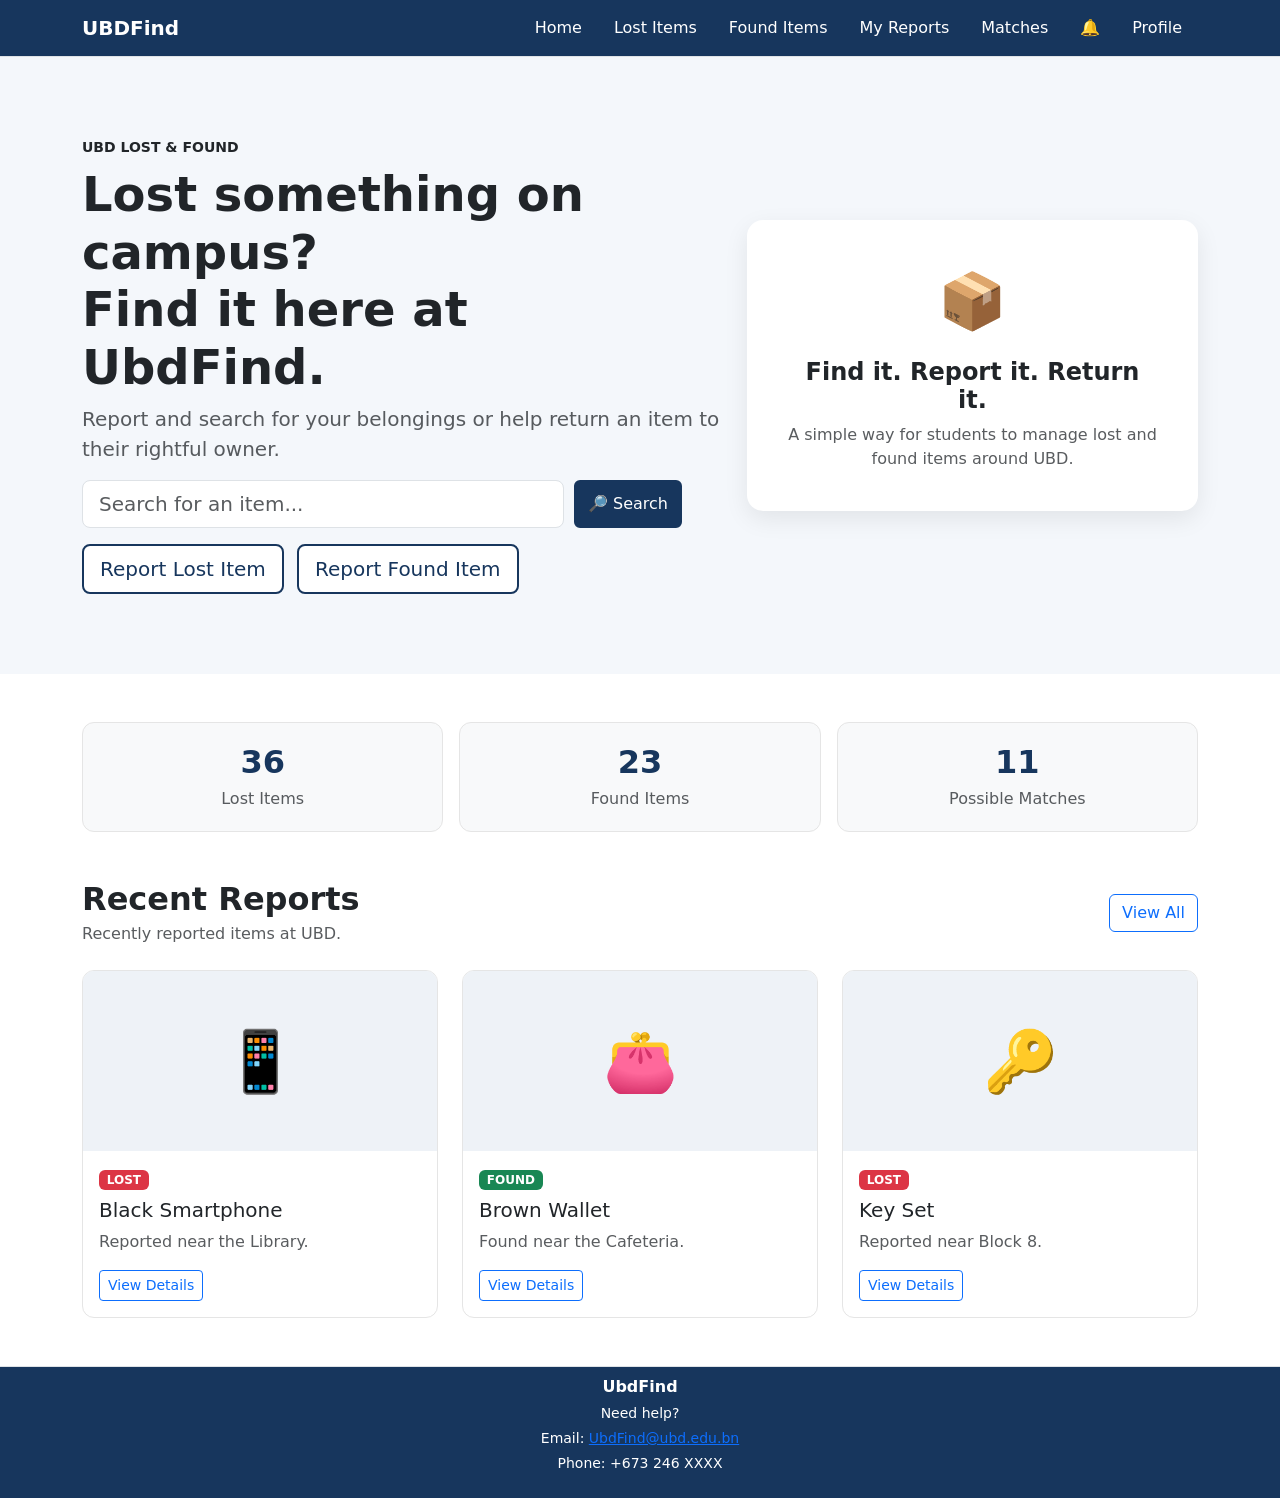
==== UBFounD/index.html @ f0db39fb "Add html files and PHP Code All the Html and php files added" ====
<!DOCTYPE html>
<!-- Tells the browser that this is an HTML5 document -->

<html lang="en">
<!-- The entire webpage starts here -->

<head>
    <!-- The head contains information about the webpage -->

    <meta charset="UTF-8">
    <!-- Allows normal English characters and symbols to display correctly -->

    <meta name="viewport" content="width=device-width, initial-scale=1.0">
    <!-- Makes the website responsive on phones, tablets and laptops -->

    <title>UbdFind - Lost & Found</title>
    <!-- Text shown in the browser tab -->

    <!-- Bootstrap CSS
         Bootstrap gives us ready-made buttons, cards, navbar, forms, etc. -->
    <link
        href="https://cdn.jsdelivr.net/npm/bootstrap@5.3.3/dist/css/bootstrap.min.css"
        rel="stylesheet"
    >

    <!-- Our own CSS file -->
    <link rel="stylesheet" href="css/style.css">

</head>

<body>
    <!-- Everything visible on the webpage goes inside the body -->


    <!-- ==================== NAVIGATION BAR ==================== -->

    <nav class="navbar navbar-expand-lg border-bottom">
        <!-- Bootstrap navigation bar -->

        <div class="container">
            <!-- Keeps the content from becoming too wide -->

            <a class="navbar-brand fw-bold" href="index.html">
                UBDFind
            </a>
            <!-- Website name/logo -->

            <button
                class="navbar-toggler"
                type="button"
                data-bs-toggle="collapse"
                data-bs-target="#mainNavbar"
            >
                <!-- Button appears on smaller screens -->

                <span class="navbar-toggler-icon"></span>
                <!-- Bootstrap menu icon -->

            </button>

            <div class="collapse navbar-collapse" id="mainNavbar">
                <!-- Contains the navigation links -->

                <ul class="navbar-nav ms-auto">
                    <!-- ms-auto pushes the links to the right -->

                    <li class="nav-item">
                        <a class="nav-link active" href="index.html">
                            Home
                        </a>
                    </li>

                    <li class="nav-item">
                        <a class="nav-link" href="lost-items.html">
                            Lost Items
                        </a>
                    </li>

                    <li class="nav-item">
                        <a class="nav-link" href="found-items.html">
                            Found Items
                        </a>
                    </li>

                    <li class="nav-item">
                        <a class="nav-link" href="my-reports.html">
                            My Reports
                        </a>
                    </li>

                    <li class="nav-item">
                        <a class="nav-link" href="matches.html">
                            Matches
                        </a>
                    </li>

                    <li class="nav-item">
                        <a class="nav-link" href="notifications.html">
                            🔔
        
                        </a>
                    </li>

                    <li class="nav-item">
                        <a class="nav-link" href="profile.html">
                            Profile
                        </a>
                    </li>

                </ul>

            </div>
        </div>
    </nav>


    <!-- ==================== HERO SECTION ==================== -->

    <section class="hero-section">
        <!-- Main introduction area -->

        <div class="container">
            <!-- Bootstrap container keeps the content centered -->

            <div class="row align-items-center">
                <!-- Bootstrap row creates two columns -->

                <div class="col-lg-7">
                    <!-- Left side of the hero section -->

                    <p class="text-uppercase small fw-bold mb-2">
                        UBD Lost & Found
                    </p>

                    <h1 class="display-5 fw-bold">
                        Lost something on campus?
                        <br>
                        Find it here at UbdFind.
                    </h1>
                    

                    <p class="lead text-muted">
                        Report and search for your belongings or help return an item to their rightful owner.
                    </p>
                    
                    <div class="search-box mb-3">
                        <input type="text" class="form-control form-control-lg"
                            placeholder="Search for an item...">
                        <button class="btn search-button">
                            🔎 Search
                        </button>
                    </div>

                    <!-- Main action buttons -->

                    <a href="report-lost.html" class="btn btn-lg action-button me-2">
                       Report Lost Item
                    </a>

                    <a href="report-found.html" class="btn btn-lg action-button">
                        Report Found Item
                    </a>

                </div>


                <div class="col-lg-5 mt-4 mt-lg-0">
                    <!-- Right side of the hero section -->

                    <div class="hero-card">
                        <!-- Simple visual card -->

                        <div class="hero-icon">
                            📦
                        </div>

                        <h4 class="fw-bold">
                            Find it. Report it. Return it.
                        </h4>

                        <p class="text-muted mb-0">
                            A simple way for students to manage
                            lost and found items around UBD.
                        </p>

                    </div>

                </div>

            </div>

        </div>

    </section>


    <!-- ==================== STATISTICS ==================== -->

    <section class="py-5">
        <!-- py-5 adds vertical spacing -->

        <div class="container">

            <div class="row g-3">

                <!-- Lost items statistic -->

                <div class="col-md-4">
                    <div class="stat-card">

                        <h2>36</h2>

                        <p class="mb-0 text-muted">
                            Lost Items
                        </p>

                    </div>
                </div>


                <!-- Found items statistic -->

                <div class="col-md-4">
                    <div class="stat-card">

                        <h2>23</h2>

                        <p class="mb-0 text-muted">
                            Found Items
                        </p>

                    </div>
                </div>


                <!-- Matches statistic -->

                <div class="col-md-4">
                    <div class="stat-card">

                        <h2>11</h2>

                        <p class="mb-0 text-muted">
                            Possible Matches
                        </p>

                    </div>
                </div>

            </div>

        </div>

    </section>


    <!-- ==================== RECENT REPORTS ==================== -->

    <section class="pb-5">

        <div class="container">

            <div class="d-flex justify-content-between align-items-center mb-4">
                <!-- Places the title and button on opposite sides -->

                <div>

                    <h2 class="fw-bold mb-1">
                        Recent Reports
                    </h2>

                    <p class="text-muted mb-0">
                        Recently reported items at UBD.
                    </p>

                </div>

                <a href="lost-items.html" class="btn btn-outline-primary">
                    View All
                </a>

            </div>


            <div class="row g-4">

                <!-- ITEM 1 -->

                <div class="col-md-4">

                    <div class="card item-card h-100">

                        <!-- Placeholder image -->
                        <div class="item-image">
                            📱
                        </div>

                        <div class="card-body">

                            <span class="badge text-bg-danger mb-2">
                                LOST
                            </span>

                            <h5 class="card-title">
                                Black Smartphone
                            </h5>

                            <p class="card-text text-muted">
                                Reported near the Library.
                            </p>

                            <a href="lost-items.html" class="btn btn-sm btn-outline-primary">
                                View Details
                            </a>

                        </div>

                    </div>

                </div>


                <!-- ITEM 2 -->

                <div class="col-md-4">

                    <div class="card item-card h-100">

                        <div class="item-image">
                            👛
                        </div>

                        <div class="card-body">

                            <span class="badge text-bg-success mb-2">
                                FOUND
                            </span>

                            <h5 class="card-title">
                                Brown Wallet
                            </h5>

                            <p class="card-text text-muted">
                                Found near the Cafeteria.
                            </p>

                            <a href="found-items.html" class="btn btn-sm btn-outline-primary">
                                View Details
                            </a>

                        </div>

                    </div>

                </div>


                <!-- ITEM 3 -->

                <div class="col-md-4">

                    <div class="card item-card h-100">

                        <div class="item-image">
                            🔑
                        </div>

                        <div class="card-body">

                            <span class="badge text-bg-danger mb-2">
                                LOST
                            </span>

                            <h5 class="card-title">
                                Key Set
                            </h5>

                            <p class="card-text text-muted">
                                Reported near Block 8.
                            </p>

                            <a href="lost-items.html" class="btn btn-sm btn-outline-primary">
                                View Details
                            </a>

                        </div>

                    </div>

                </div>

            </div>

        </div>

    </section>


    <!-- ==================== FOOTER ==================== -->

    <footer class="border-top py-2">

        <div class="container text-center">

            <p class="mb-1 fw-semibold">
                UbdFind
            </p>

            <!-- Contact information -->
            <p class="small mb-1">
                Need help?
            </p>

            <p class="small mb-1">
                Email:
                <a href="mailto:UbdFind@ubd.edu.bn">
                    UbdFind@ubd.edu.bn
                </a>
            </p>

            <p class="small mb-3">
                Phone: +673 246 XXXX
            </p>

        </div>

    </footer>


    <!-- Bootstrap JavaScript -->
    <!-- This allows the mobile navigation menu to open -->

    <script
        src="https://cdn.jsdelivr.net/npm/bootstrap@5.3.3/dist/js/bootstrap.bundle.min.js">
    </script>

</body>

</html>
---- UBFounD/css/style.css ----
css
/* ================================
   GENERAL PAGE STYLING
   ================================ */

/* Change the default page font */
body {
    font-family: Arial, sans-serif;
    background-color: #ffffff;
    color: #212529;
}


/* ================================
   NAVIGATION BAR
   ================================ */

/* Change the colour of the website name */
.navbar {
    background-color: #17365d !important;
}

.navbar-brand,
.navbar .nav-link {
    color: white !important;
}

/*Make it more spacious*/
.navbar .nav-link {
    margin-left: 8px;
    margin-right: 8px;
}

.navbar .nav-link:hover {
    color: #dbe7f5 !important;
}

.navbar .nav-link:hover {
    color: #dbe7f5 !important;
}


/* ================================
   HERO SECTION
   ================================ */

/* Main introduction area */
.hero-section {
    background-color: #f4f7fb;
    padding: 80px 0;
}


/* Small visual card on the right */
.hero-card {
    background-color: white;
    padding: 40px;
    border-radius: 16px;
    text-align: center;
    box-shadow: 0 8px 25px rgba(0, 0, 0, 0.08);
}


/* Large search icon */
.hero-icon {
    font-size: 55px;
    margin-bottom: 15px;
}


/* ================================
   STATISTICS
   ================================ */

/* Small dashboard-style cards */
.stat-card {
    background-color: #f8f9fa;
    padding: 20px;
    border-radius: 12px;
    text-align: center;
    border: 1px solid #e5e5e5;
}

.stat-card h2 {
    color: #17365d;
    font-weight: bold;
    margin-bottom: 5px;
}


/* ================================
   ITEM CARDS
   ================================ */

/* Makes item cards look slightly raised */
.item-card {
    border: 1px solid #e5e5e5;
    border-radius: 12px;
    overflow: hidden;
    transition: 0.2s;
}


/* Simple placeholder for item images */
.item-image {
    height: 180px;
    background-color: #eef2f7;
    display: flex;
    align-items: center;
    justify-content: center;
    font-size: 60px;
    transition: 0.2s;
}


/* Add a small effect when the mouse is over an item */
.item-card:hover {
    transform: translateY(-5px);
    box-shadow: 0 8px 20px rgba(0, 0, 0, 0.08);
}

.item-card:hover .item-image {
    background-color: #e2eaf4;
}


/* ================================
   BUTTONS
   ================================ */

/* Use our main blue colour */
.action-button {
    background-color: white;
    color: #17365d;
    border: 2px solid #17365d;
    transition: 0.2s;
}

.action-button:hover {
    background-color: #17365d;
    color: white;
    border-color: #17365d;
}

.search-box {
    display: flex;
    gap: 10px;
    max-width: 600px;
}

.search-box input {
    flex: 1;
}

.search-button {
    background-color: #17365d;
    color: white;
    border: 2px solid #17365d;
}

.search-button:hover {
    background-color: #0f2947;
    color: white;
}

/* Notification bell */
.notification-bell {
    position: relative;
    font-size: 20px;
}

.item-image {
    height: 180px;
    background-color: #eef2f7;
    display: flex;
    align-items: center;
    justify-content: center;
    font-size: 60px;
    transition: 0.2s;
}

.item-image img {
    width: 100%;
    height: 100%;
    object-fit: cover;
    display: block;
}


/* ================================
   FOOTER
   ================================ */

/* Footer background */
footer {
    background-color: #17365d;
    color: white;
}







/* ==================== LOGIN PAGE ==================== */

/* Login section */
.login-section {
    background-color: #f4f7fb;
    min-height: 75vh;
    padding: 70px 0;
}

/* Login card */
.login-card {
    background-color: white;
    padding: 40px;
    border-radius: 16px;
    box-shadow: 0 8px 25px rgba(0, 0, 0, 0.08);
}

/* Lock icon */
/*.login-icon {
    font-size: 45px;
    margin-bottom: 15px;
}

/* Register link */
.register-link {
    color: #17365d;
    font-weight: bold;
    text-decoration: none;
}

/* Register link hover */
.register-link:hover {
    text-decoration: underline;
}
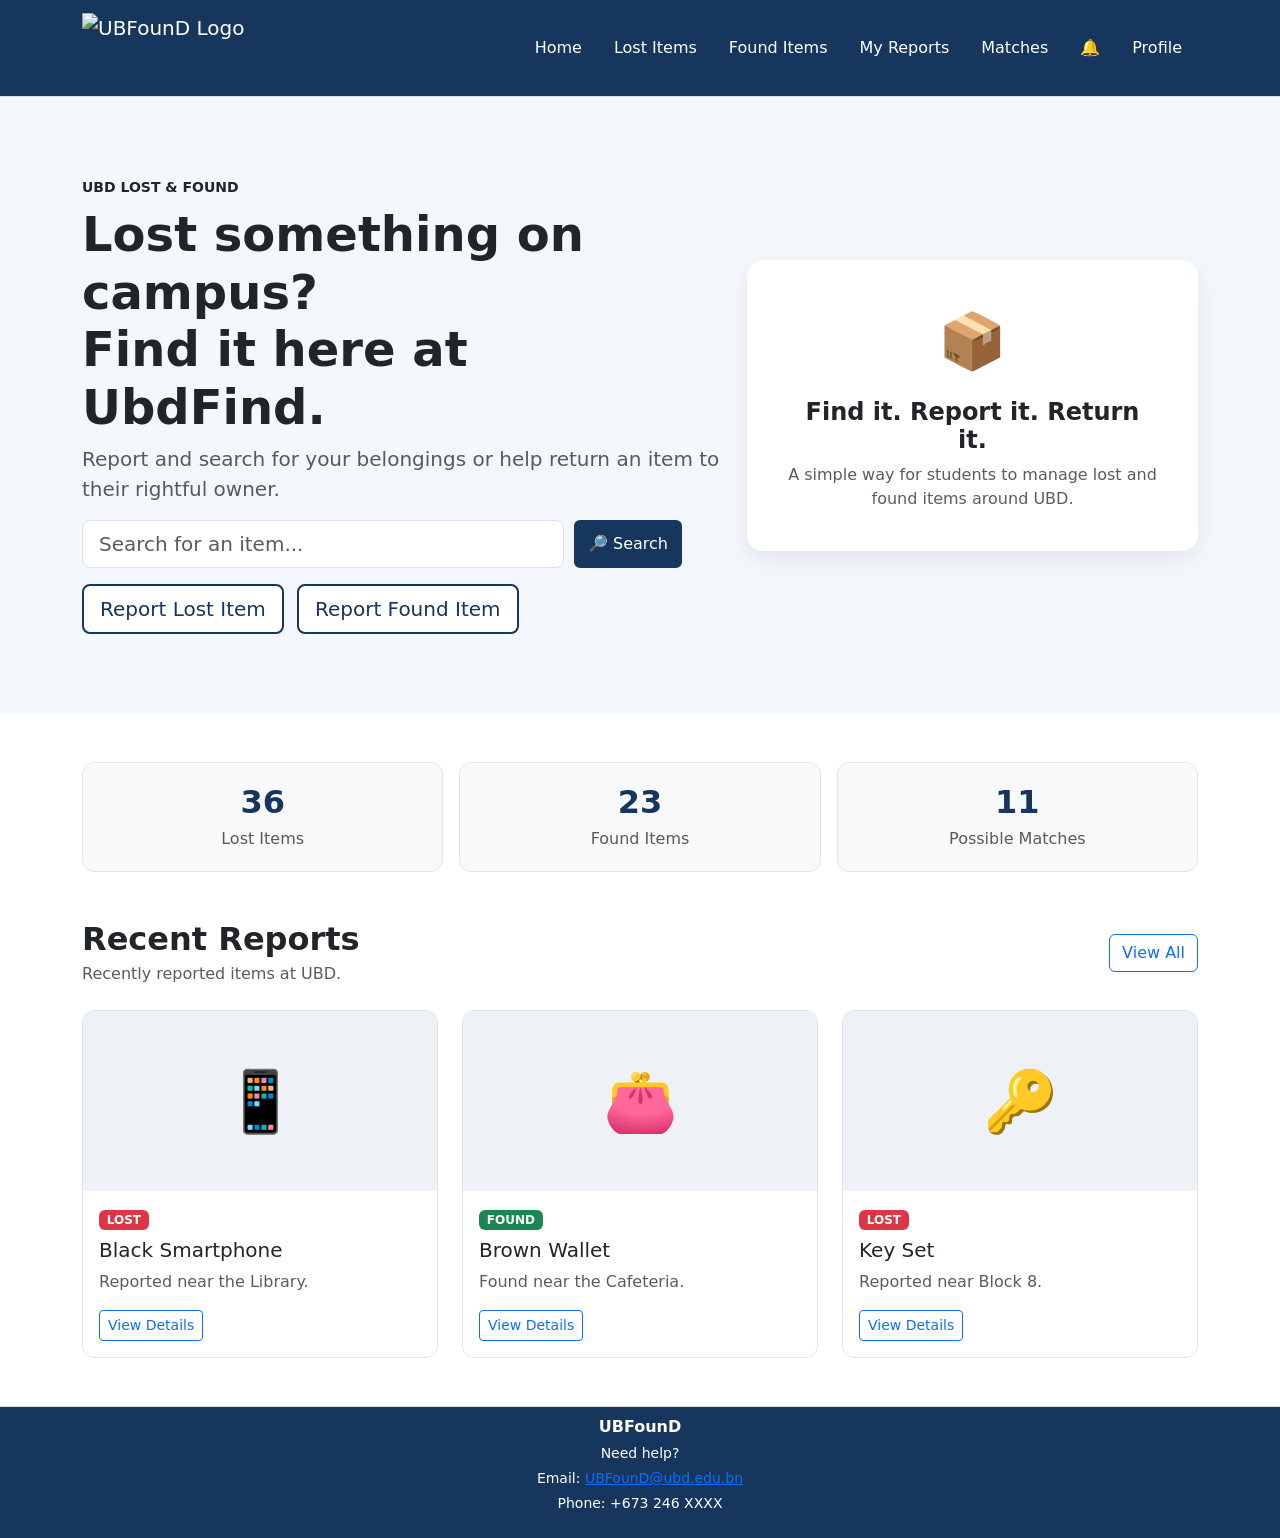
==== commit b3cc8d2f: "replace the old files and replace new Ver. Remove the old version and replace it with latest one" ====
--- a/UBFounD/index.html
+++ b/UBFounD/index.html
@@ -41,8 +41,12 @@
         <div class="container">
             <!-- Keeps the content from becoming too wide -->
 
-            <a class="navbar-brand fw-bold" href="index.html">
-                UBDFind
+            <a class="navbar-brand" href="index.html">
+                <img src="UBFounD\assets\images\ubfound-logo-version3a.png" 
+                alt="UBFounD Logo" 
+                class="navbar-logo">
+                
+                <!-- Logo image -->
             </a>
             <!-- Website name/logo -->
 
@@ -72,13 +76,13 @@
                     </li>
 
                     <li class="nav-item">
-                        <a class="nav-link" href="lost-items.html">
+                        <a class="nav-link" href="lost-items.php">
                             Lost Items
                         </a>
                     </li>
 
                     <li class="nav-item">
-                        <a class="nav-link" href="found-items.html">
+                        <a class="nav-link" href="found-items.php">
                             Found Items
                         </a>
                     </li>
@@ -154,11 +158,11 @@
 
                     <!-- Main action buttons -->
 
-                    <a href="report-lost.html" class="btn btn-lg action-button me-2">
+                    <a href="report_lost_item.php" class="btn btn-lg action-button me-2">
                        Report Lost Item
                     </a>
 
-                    <a href="report-found.html" class="btn btn-lg action-button">
+                    <a href="report_found_item.php" class="btn btn-lg action-button">
                         Report Found Item
                     </a>
 
@@ -276,7 +280,7 @@
 
                 </div>
 
-                <a href="lost-items.html" class="btn btn-outline-primary">
+                <a href="lost-items.php" class="btn btn-outline-primary">
                     View All
                 </a>
 
@@ -310,7 +314,7 @@
                                 Reported near the Library.
                             </p>
 
-                            <a href="lost-items.html" class="btn btn-sm btn-outline-primary">
+                            <a href="lost-items.php" class="btn btn-sm btn-outline-primary">
                                 View Details
                             </a>
 
@@ -345,7 +349,7 @@
                                 Found near the Cafeteria.
                             </p>
 
-                            <a href="found-items.html" class="btn btn-sm btn-outline-primary">
+                            <a href="item-details.php" class="btn btn-sm btn-outline-primary">
                                 View Details
                             </a>
 
@@ -380,8 +384,9 @@
                                 Reported near Block 8.
                             </p>
 
-                            <a href="lost-items.html" class="btn btn-sm btn-outline-primary">
+                            <a href="item-details.php" class="btn btn-sm btn-outline-primary">
                                 View Details
+
                             </a>
 
                         </div>
@@ -404,7 +409,7 @@
         <div class="container text-center">
 
             <p class="mb-1 fw-semibold">
-                UbdFind
+                UBFounD
             </p>
 
             <!-- Contact information -->
@@ -414,8 +419,8 @@
 
             <p class="small mb-1">
                 Email:
-                <a href="mailto:UbdFind@ubd.edu.bn">
-                    UbdFind@ubd.edu.bn
+                <a href="mailto:UBFounD@ubd.edu.bn">
+                    UBFounD@ubd.edu.bn
                 </a>
             </p>
 
--- a/UBFounD/css/style.css
+++ b/UBFounD/css/style.css
@@ -220,6 +220,15 @@
     box-shadow: 0 8px 25px rgba(0, 0, 0, 0.08);
 }
 
+
+/* Make login and registration textboxes consistent */
+.login-card .form-control {
+    display: block;
+    width: 100%;
+    box-sizing: border-box;
+}
+
+
 /* Lock icon */
 /*.login-icon {
     font-size: 45px;
@@ -236,4 +245,13 @@
 /* Register link hover */
 .register-link:hover {
     text-decoration: underline;
+}
+
+/* Navigation logo */
+.navbar-logo {
+    height: 100px; 
+    width: auto;
+    max-height: 70px;
+    object-fit: contain;
+    display: block;
 }
